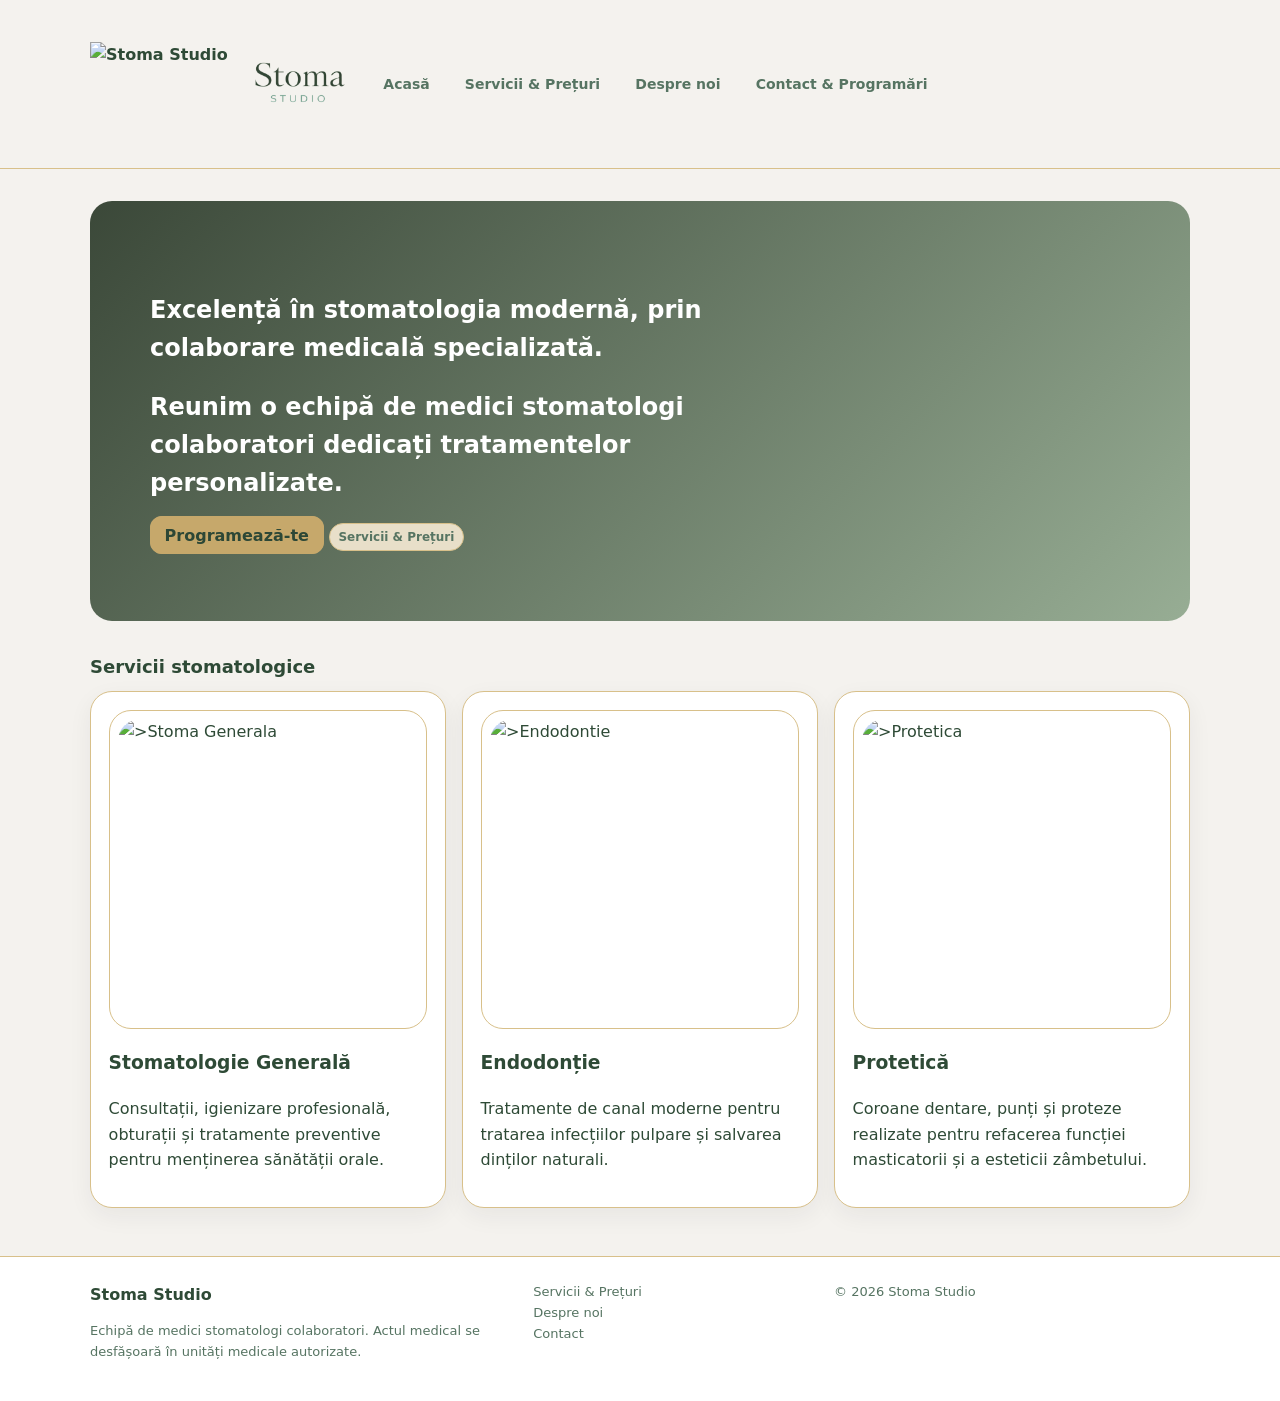
==== index.html @ 4adeee48 "Add files via upload" ====
<!doctype html>
<html lang="ro"><head>
<meta charset="utf-8"/><meta name="viewport" content="width=device-width,initial-scale=1"/>
<title>Stoma Studio</title>
<link rel="stylesheet" href="assets/style.css"/>
<script defer src="assets/main.js"></script>
</head><body>
<div data-include="header"></div>
<main><div class="container">
<section class="hero">
  <div class="hero-image">
    <div class="hero-content">
      <h1>Excelență în stomatologia modernă, prin colaborare medicală specializată.</h1>
      <h2>Reunim o echipă de medici stomatologi colaboratori dedicați tratamentelor personalizate.</h2>
      <div>
        <a class="cta" href="contact.html">Programează-te</a>
        <a class="badge" href="preturi.html">Servicii &amp; Prețuri</a>
      </div>
    </div>
  </div>
</section>

<h2 class="section-title">Servicii stomatologice</h2>

<div class="grid cols-3">

  <div class="card">
    <div class="photo"><img src="assets/images/index/stomagenerala.png" alt=">Stoma Generala" style="width: 300px; height: 300px; object-fit: cover;"></div>
    <h3>Stomatologie Generală</h3>
    <p>
      Consultații, igienizare profesională, obturații și tratamente
      preventive pentru menținerea sănătății orale.
    </p>
  </div>

  <div class="card">
    <div class="photo"><img src="assets/images/index/stomaendo.png" alt=">Endodontie" style="width: 300px; height: 300px; object-fit: cover;"></div>
    <h3>Endodonție</h3>
    <p>
      Tratamente de canal moderne pentru tratarea infecțiilor pulpare
      și salvarea dinților naturali.
    </p>
  </div>

  <div class="card">
    <div class="photo"><img src="assets/images/index/stomaprotetica.png" alt=">Protetica" style="width: 300px; height: 300px; object-fit: cover;"></div>
    <h3>Protetică</h3>
    <p>
      Coroane dentare, punți și proteze realizate pentru refacerea
      funcției masticatorii și a esteticii zâmbetului.
    </p>
  </div>

</div>
</div>
</div></main>
<div data-include="footer"></div>
</body></html>
---- assets/style.css ----
/* Stoma Studio — Premium Medical (clean, neutral) */
:root{

  /* PRIMARY */
  --text:#2E4A36;      /* Deep Navy - text principal */
  --primary:#3F6B4F;
  --accent:#C6A86B;    /* Warm Gold */

  /* BACKGROUNDS */
  --bg:#F4F2EE;        /* Soft Ivory */
  --card:#ffffff;
  --soft:#E8DFC9;      /* Light Sand */
  --dark:#1F3528;      /* Charcoal Blue */

  /* UI */
  --line:#D8C08A;      /* Metallic accent */
  --muted:#567462;

  --radius:16px;
  --radius-lg:22px;
  --max:1100px;
}
*{box-sizing:border-box} html,body{margin:0;padding:0}
body{font-family:ui-sans-serif,system-ui,-apple-system,Segoe UI,Roboto,Arial;color:var(--text);background:var(--bg);line-height:1.6}
a{color:inherit;text-decoration:none} a:hover{text-decoration:underline}
.container{width:min(var(--max),calc(100% - 2rem));margin:0 auto}
header.site-header{position:sticky;top:0;z-index:30;background:rgba(244,242,238,.9);backdrop-filter:blur(10px);border-bottom:1px solid var(--line)}
.navbar{display:flex;align-items:center;flex-start:space-between;padding:1.5rem 0;gap:1rem}
.brand{display:flex;align-items:center;gap:.75rem;font-weight:700}
.brand-mark{width:34px;height:34px;border-radius:10px;border:1px solid var(--line);display:grid;place-items:center}
.navlinks{display:flex;gap:1rem;flex-wrap:wrap}
.navlinks a{padding:.45rem .6rem;border-radius:10px;color:var(--muted);font-weight:600;font-size:14px}
.navlinks a.active{background:var(--soft);color:var(--text);border:1px solid var(--line)}
.cta{
  padding:.55rem .85rem;
  border-radius:12px;
  border:1px solid var(--accent);
  background:var(--accent);
  color:#2c4736;
  font-weight:700;
}
main{padding:2rem 0 3rem}
.hero-image{position:relative;border-radius:22px;overflow:hidden;min-height:420px;
background:linear-gradient(
  135deg,
  rgba(49, 63, 47, 0.95),
  rgba(120, 150, 118, 0.75)
),
url("images/hero.jpg");
background-size:cover;background-position:center;display:flex;align-items:center}
.hero-content{color:#fff;padding:60px;max-width:700px}
.hero-content h1{color:#fff}
.lead{max-width:72ch;color:var(--muted)}
.grid{display:grid;gap:1rem}
.grid.cols-3{grid-template-columns:repeat(3,minmax(0,1fr))}
.grid.cols-2{grid-template-columns:repeat(2,minmax(0,1fr))}
@media (max-width:900px){.grid.cols-3,.grid.cols-2{grid-template-columns:1fr}}
.card{
  background:var(--card);
  border:1px solid var(--line);
  border-radius:var(--radius-lg);
  padding:1.1rem;
  box-shadow:0 8px 24px rgba(30,42,53,.06);
}
.photo{width:100%;aspect-ratio:1/1;border-radius:var(--radius-lg);border:1px solid var(--line);display:grid;place-items:center}
.section-title{margin:2rem 0 .6rem;font-size:18px}
.divider{height:1px;background:var(--line);margin:1.4rem 0}
.badge{display:inline-flex;padding:.2rem .55rem;border-radius:999px;border:1px solid var(--line);background:var(--soft);color:var(--muted);font-weight:800;font-size:12px}
footer.site-footer{border-top:1px solid var(--line);background:#fff;padding:1.6rem 0}
.footer-grid{display:grid;grid-template-columns:1.2fr .8fr 1fr;gap:1rem}
@media (max-width:900px){.footer-grid{grid-template-columns:1fr}}
.small{color:var(--muted);font-size:13px}

.photo img{
  width:100%;
  height:100%;
  object-fit:cover;
  border-radius:inherit;
  display:block;
}

.brand{
  display:flex;
  align-items:center;
  gap:10px;
}

/* icon */
.logo-icon{
  height:84px;
  width:auto;
}

/* text logo */
.logo-text{
  height:120px;
  width:auto;
}
@media (max-width:700px){
  .logo-text{
    display:none;
  }

  .logo-icon{
    height:38px;
  }
}
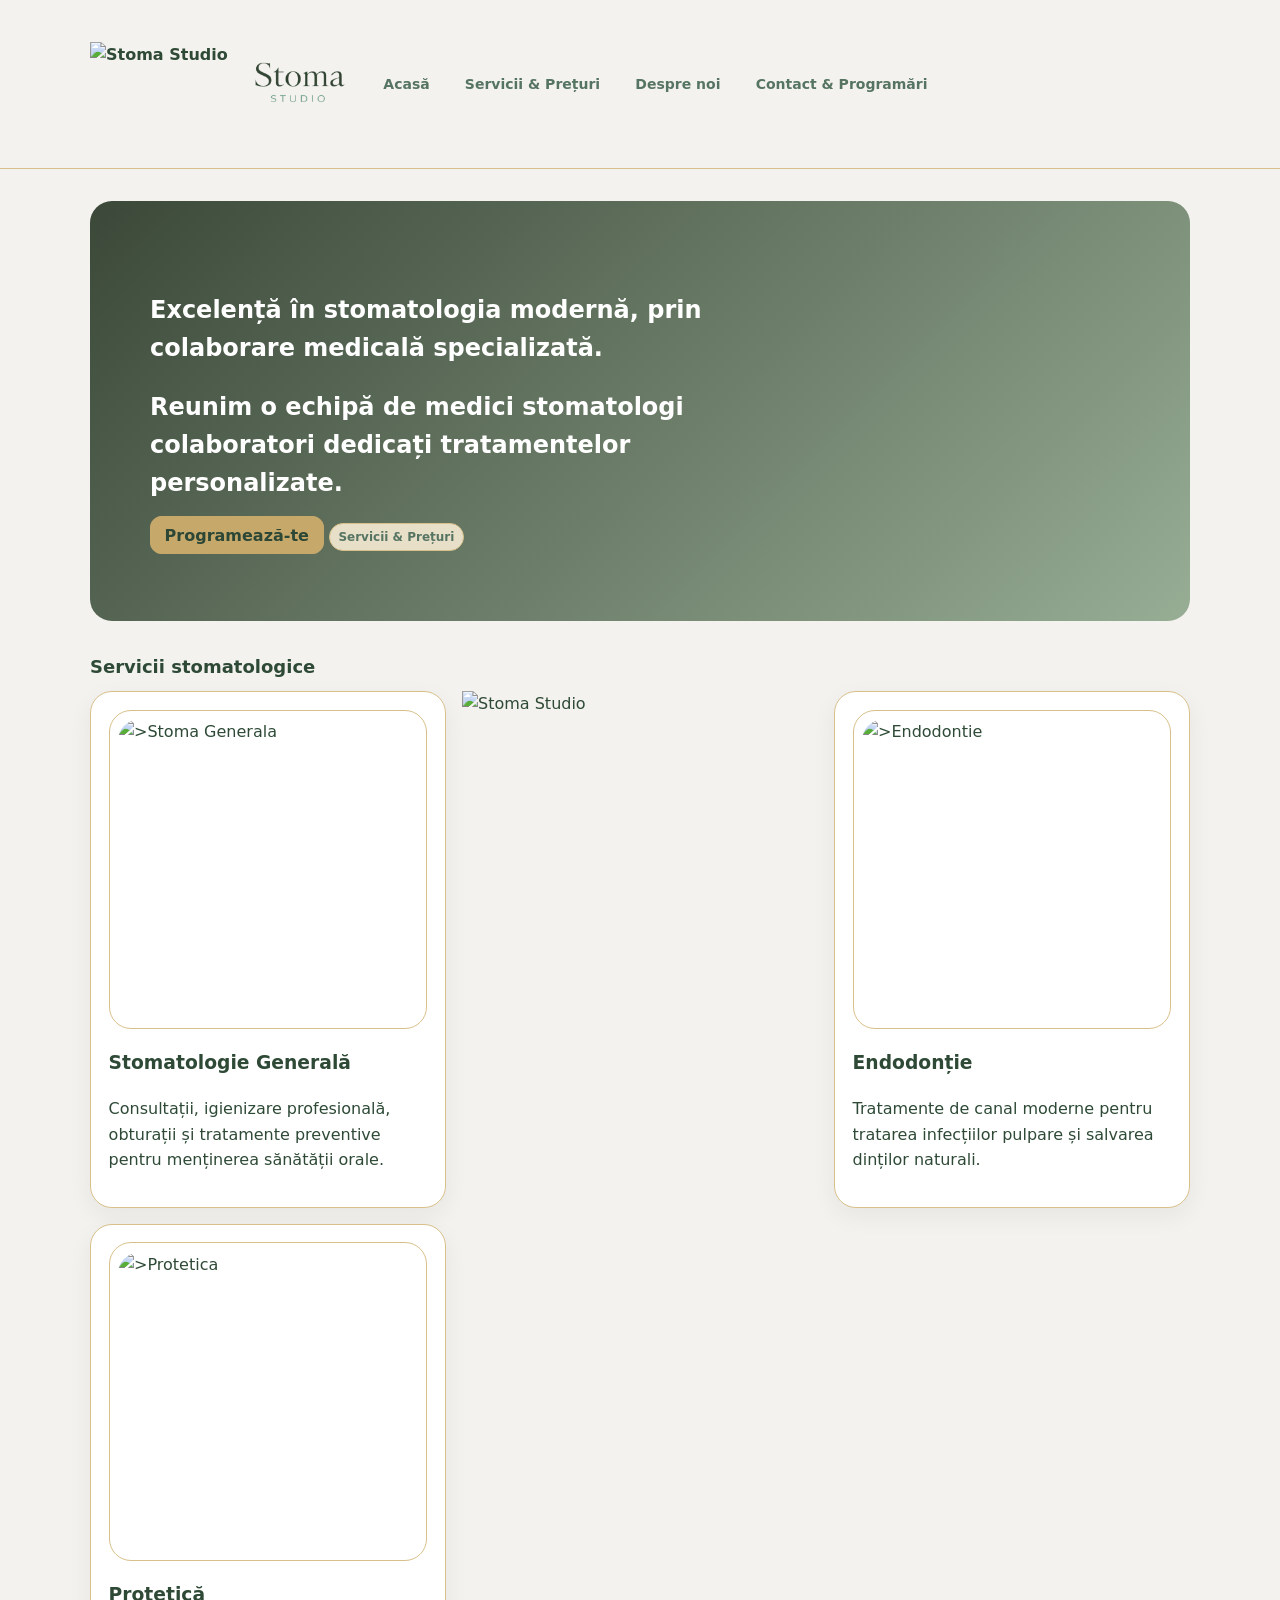
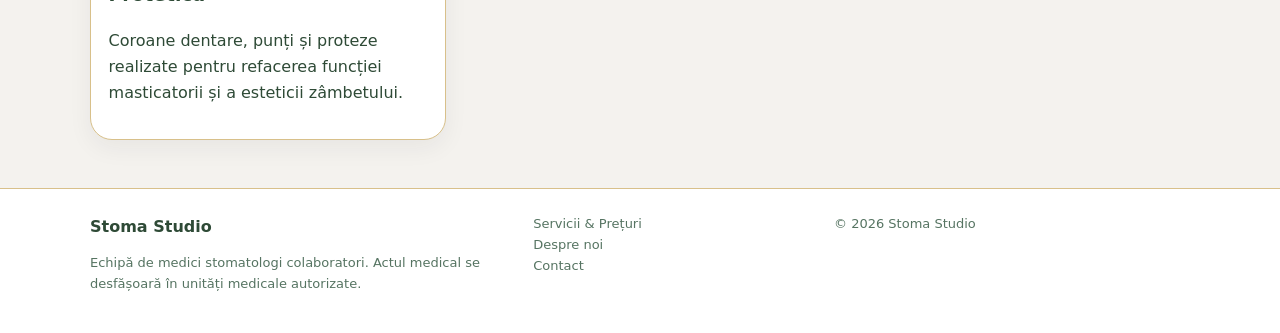
==== commit e03719dc: "Fix HTML formatting and update image tag" ====
--- a/index.html
+++ b/index.html
@@ -32,7 +32,7 @@
       preventive pentru menținerea sănătății orale.
     </p>
   </div>
-
+<img src="assets/images/dinte.png" alt="Stoma Studio" class="logo-icon">
   <div class="card">
     <div class="photo"><img src="assets/images/index/stomaendo.png" alt=">Endodontie" style="width: 300px; height: 300px; object-fit: cover;"></div>
     <h3>Endodonție</h3>
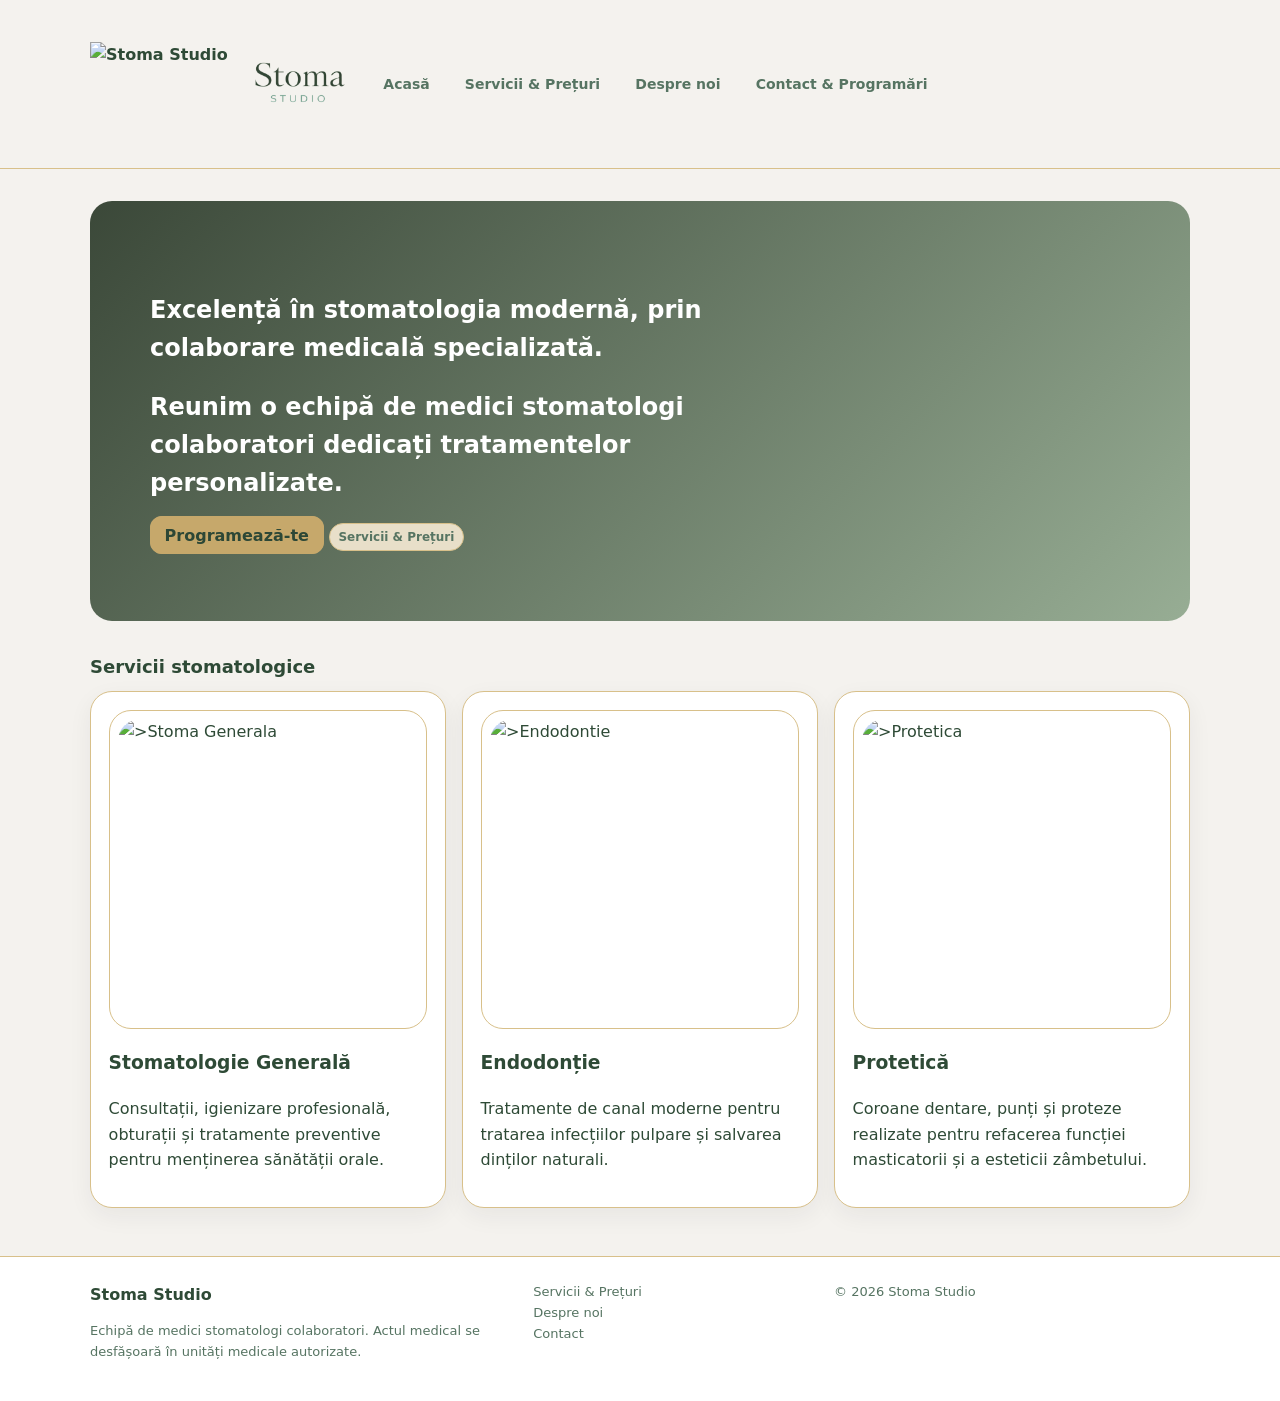
==== commit 0e9d6e02: "Fix HTML formatting and structure in index.html" ====
--- a/index.html
+++ b/index.html
@@ -32,7 +32,7 @@
       preventive pentru menținerea sănătății orale.
     </p>
   </div>
-<img src="assets/images/dinte.png" alt="Stoma Studio" class="logo-icon">
+
   <div class="card">
     <div class="photo"><img src="assets/images/index/stomaendo.png" alt=">Endodontie" style="width: 300px; height: 300px; object-fit: cover;"></div>
     <h3>Endodonție</h3>
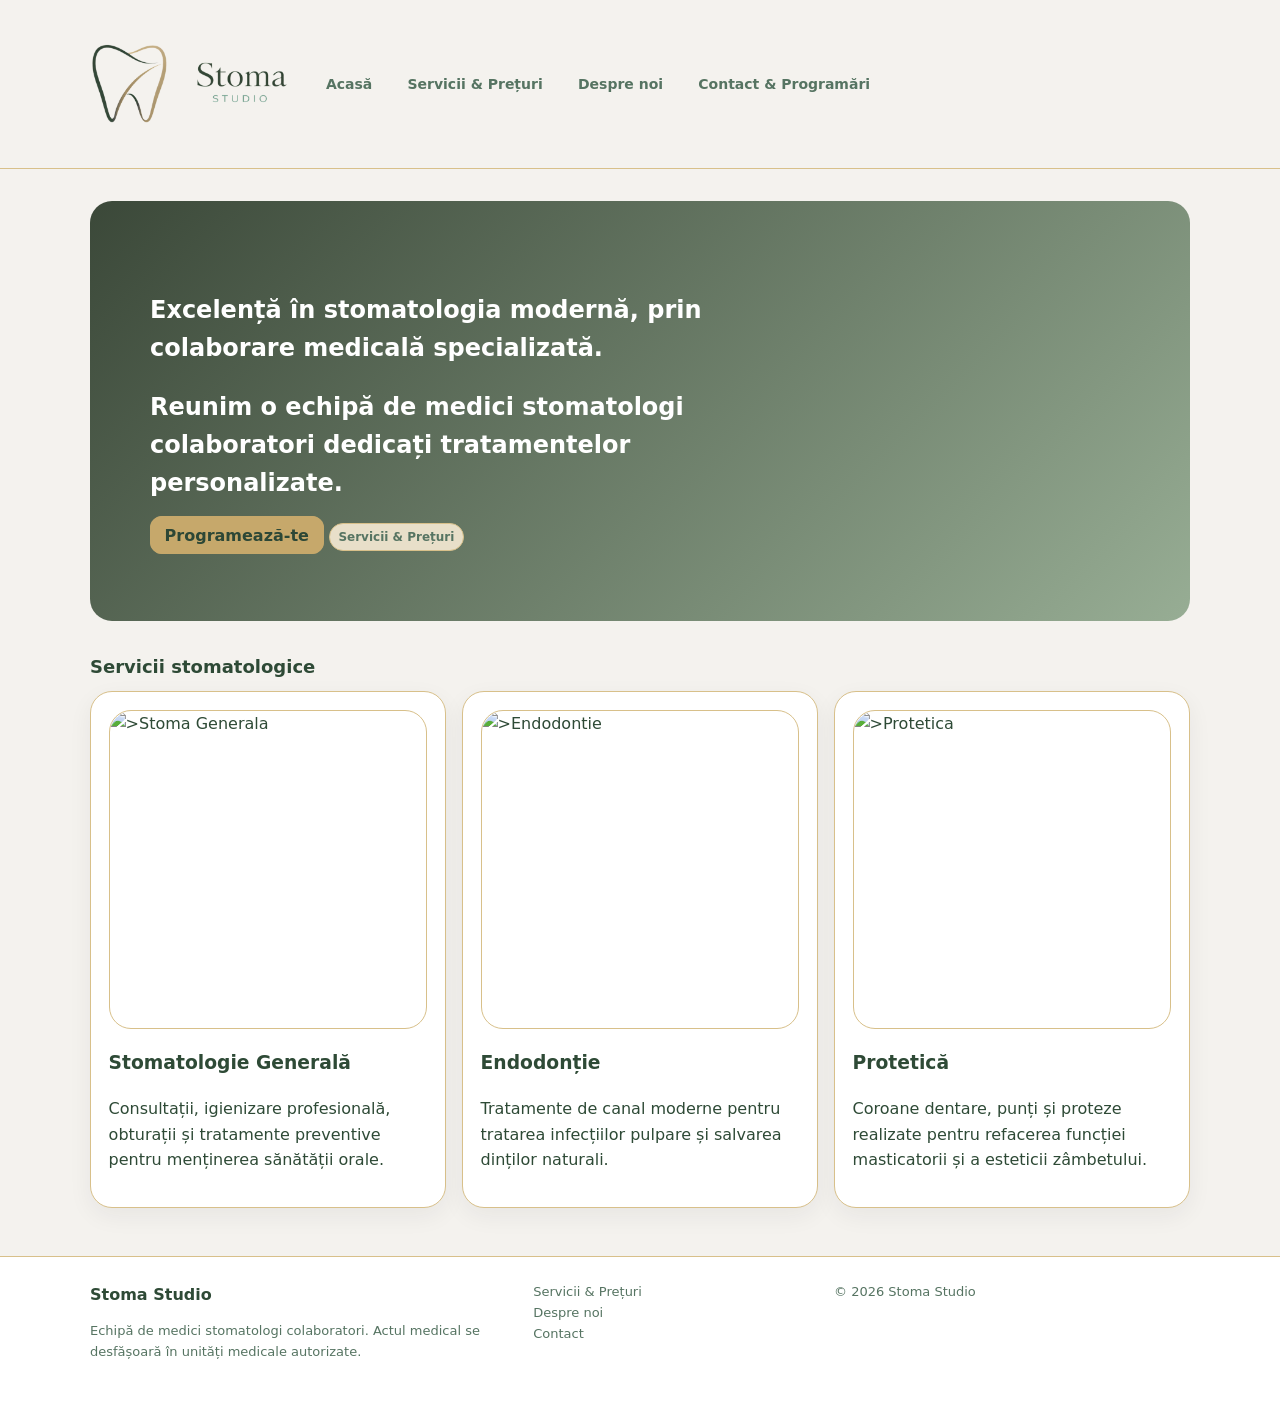
==== commit 67ede2e1: "Add files via upload" ====
--- a/index.html
+++ b/index.html
@@ -25,7 +25,7 @@
 <div class="grid cols-3">
 
   <div class="card">
-    <div class="photo"><img src="assets/images/index/stomagenerala.png" alt=">Stoma Generala" style="width: 300px; height: 300px; object-fit: cover;"></div>
+    <div class="photo"><img src="assets/images/index/stomagenerala.png" alt=">Stoma Generala"; object-fit: cover;"></div>
     <h3>Stomatologie Generală</h3>
     <p>
       Consultații, igienizare profesională, obturații și tratamente
@@ -34,7 +34,7 @@
   </div>
 
   <div class="card">
-    <div class="photo"><img src="assets/images/index/stomaendo.png" alt=">Endodontie" style="width: 300px; height: 300px; object-fit: cover;"></div>
+    <div class="photo"><img src="assets/images/index/stomaendo.png" alt=">Endodontie"; object-fit: cover;"></div>
     <h3>Endodonție</h3>
     <p>
       Tratamente de canal moderne pentru tratarea infecțiilor pulpare
@@ -43,7 +43,7 @@
   </div>
 
   <div class="card">
-    <div class="photo"><img src="assets/images/index/stomaprotetica.png" alt=">Protetica" style="width: 300px; height: 300px; object-fit: cover;"></div>
+    <div class="photo"><img src="assets/images/index/stomaprotetica.png" alt=">Protetica"; object-fit: cover;"></div>
     <h3>Protetică</h3>
     <p>
       Coroane dentare, punți și proteze realizate pentru refacerea
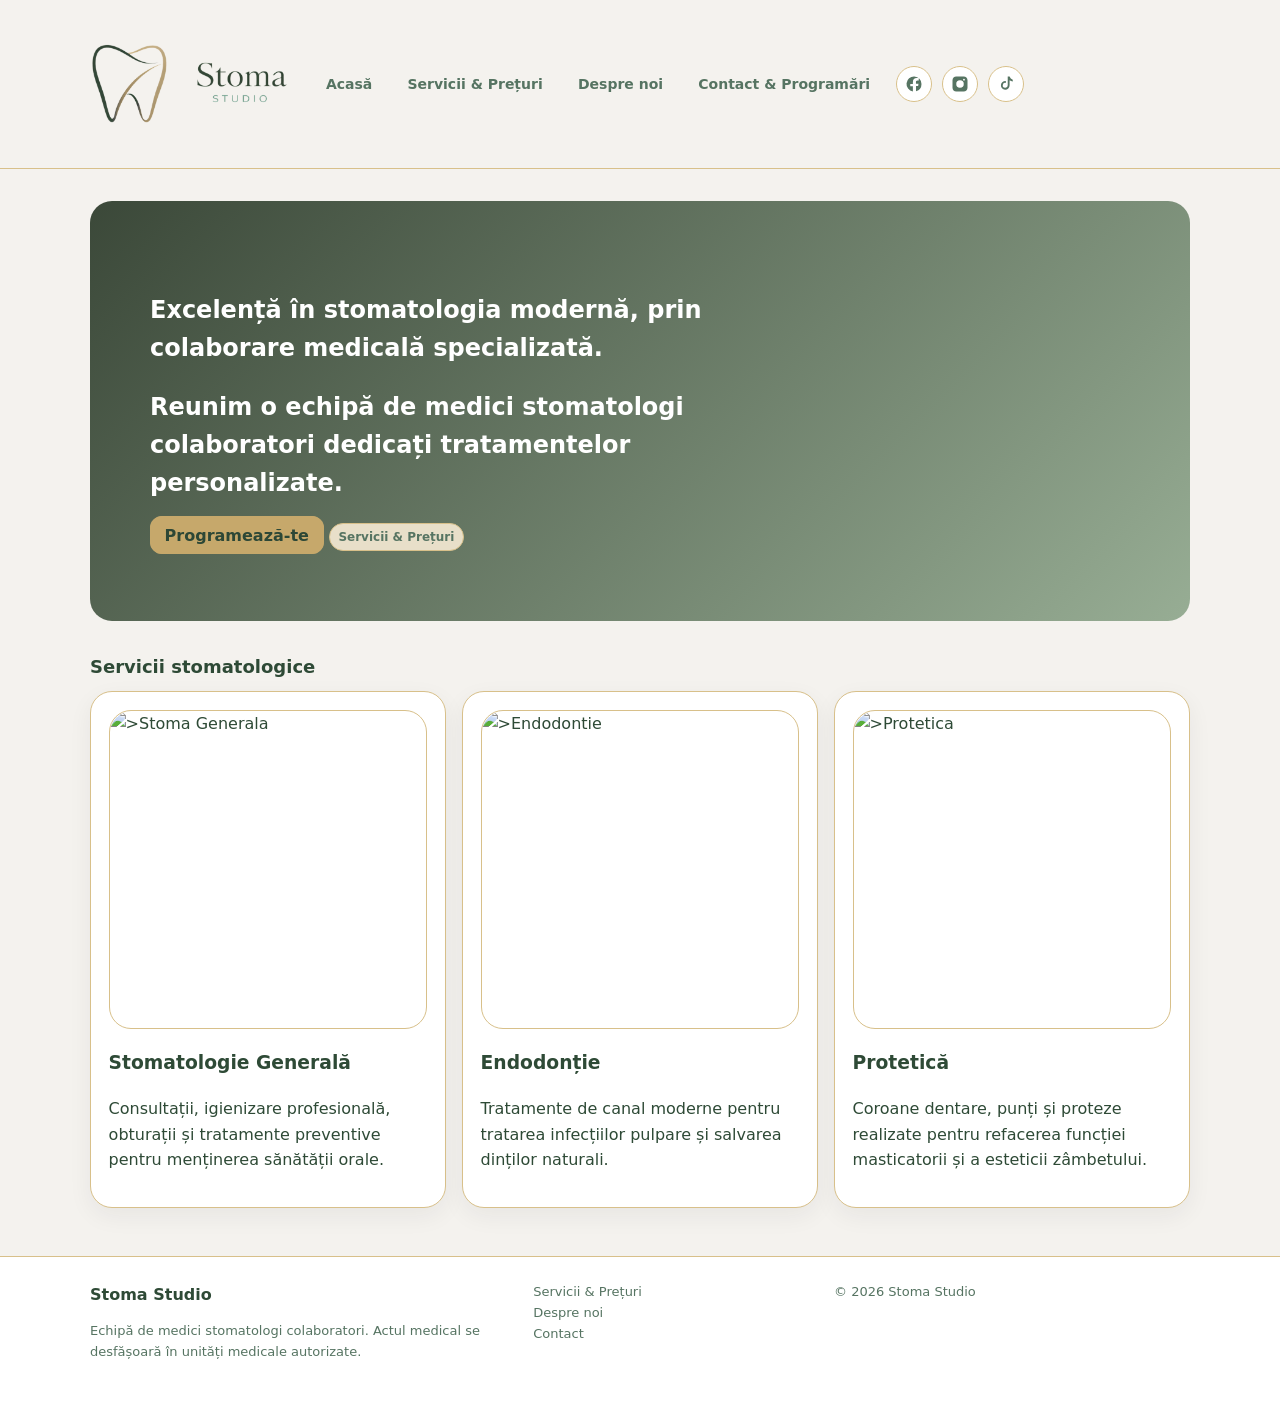
==== commit bafd1bea: "Update index.html" ====
--- a/index.html
+++ b/index.html
@@ -25,7 +25,7 @@
 <div class="grid cols-3">
 
   <div class="card">
-    <div class="photo"><img src="assets/images/index/stomagenerala.png" alt=">Stoma Generala"; object-fit: cover;"></div>
+    <div class="photo"><img src="assets/images/index/stomagenerala1.png" alt=">Stoma Generala"; object-fit: cover;"></div>
     <h3>Stomatologie Generală</h3>
     <p>
       Consultații, igienizare profesională, obturații și tratamente
@@ -34,7 +34,7 @@
   </div>
 
   <div class="card">
-    <div class="photo"><img src="assets/images/index/stomaendo.png" alt=">Endodontie"; object-fit: cover;"></div>
+    <div class="photo"><img src="assets/images/index/stomaendo1.png" alt=">Endodontie"; object-fit: cover;"></div>
     <h3>Endodonție</h3>
     <p>
       Tratamente de canal moderne pentru tratarea infecțiilor pulpare
@@ -43,7 +43,7 @@
   </div>
 
   <div class="card">
-    <div class="photo"><img src="assets/images/index/stomaprotetica.png" alt=">Protetica"; object-fit: cover;"></div>
+    <div class="photo"><img src="assets/images/index/stomaprotetica1.png" alt=">Protetica"; object-fit: cover;"></div>
     <h3>Protetică</h3>
     <p>
       Coroane dentare, punți și proteze realizate pentru refacerea
--- a/assets/style.css
+++ b/assets/style.css
@@ -63,7 +63,13 @@
   padding:1.1rem;
   box-shadow:0 8px 24px rgba(30,42,53,.06);
 }
-.photo{width:100%;aspect-ratio:1/1;border-radius:var(--radius-lg);border:1px solid var(--line);display:grid;place-items:center}
+.photo{
+  width:100%;
+  aspect-ratio:1/1;
+  border-radius:var(--radius-lg);
+  border:1px solid var(--line);
+  overflow:hidden;
+}
 .section-title{margin:2rem 0 .6rem;font-size:18px}
 .divider{height:1px;background:var(--line);margin:1.4rem 0}
 .badge{display:inline-flex;padding:.2rem .55rem;border-radius:999px;border:1px solid var(--line);background:var(--soft);color:var(--muted);font-weight:800;font-size:12px}
@@ -94,15 +100,183 @@
 
 /* text logo */
 .logo-text{
-  height:120px;
-  width:auto;
-}
-@media (max-width:700px){
-  .logo-text{
-    display:none;
-  }
-
+  height:120px; width:auto; } @media (max-width:700px){ .logo-text{ display:none; }
   .logo-icon{
     height:38px;
   }
 }
+
+/* =========================
+   MOBILE MENU (PREMIUM)
+========================= */
+
+/* HAMBURGER */
+.menu-toggle{
+  display:none;
+  flex-direction:column;
+  justify-content:center;
+  gap:5px;
+  width:30px;
+  height:25px;
+  background:none;
+  border:none;
+  cursor:pointer;
+  z-index:40;
+}
+
+.menu-toggle span{
+  display:block;
+  height:3px;
+  width:100%;
+  background:var(--text);
+  border-radius:2px;
+  transition:0.3s ease;
+}
+
+/* animatie -> X */
+.menu-toggle.open span:nth-child(1){
+  transform:translateY(8px) rotate(45deg);
+}
+.menu-toggle.open span:nth-child(2){
+  opacity:0;
+}
+.menu-toggle.open span:nth-child(3){
+  transform:translateY(-8px) rotate(-45deg);
+}
+
+
+/* =========================
+   MOBILE NAV
+========================= */
+
+@media (max-width:768px){
+
+  .menu-toggle{
+    display:flex;
+  }
+
+  .navlinks{
+    position:absolute;
+    top:80px;
+    right:20px;
+
+    flex-direction:column;
+    gap:10px;
+
+    background:rgba(255,255,255,0.95);
+    backdrop-filter:blur(10px);
+
+    padding:18px;
+    border-radius:var(--radius);
+    border:1px solid var(--line);
+
+    box-shadow:0 12px 30px rgba(0,0,0,0.08);
+
+    /* animatie */
+    opacity:0;
+    transform:translateY(-10px) scale(0.98);
+    pointer-events:none;
+    transition:all .25s ease;
+  }
+
+  .navlinks.active{
+    opacity:1;
+    transform:translateY(0) scale(1);
+    pointer-events:auto;
+  }
+
+  .navlinks a{
+    padding:.6rem .8rem;
+    border-radius:10px;
+    width:100%;
+  }
+
+  .navlinks a:hover{
+    background:var(--soft);
+  }
+}
+
+
+/* =========================
+   SOCIAL SVG ICONS PREMIUM
+========================= */
+
+.socials{
+  display:flex;
+  align-items:center;
+  gap:10px;
+}
+
+.socials a{
+  width:36px;
+  height:36px;
+  display:grid;
+  place-items:center;
+
+  border-radius:50%;
+  border:1px solid var(--line);
+
+  background:var(--card);
+  color:var(--muted);
+
+  transition:all .25s ease;
+}
+
+/* SVG */
+.socials svg{
+  width:18px;
+  height:18px;
+  fill:currentColor;
+}
+
+/* hover premium */
+.socials a:hover{
+  color:var(--text);
+  border-color:var(--accent);
+  background:var(--soft);
+  transform:translateY(-2px);
+}
+
+/* MOBILE */
+@media (max-width:768px){
+  .socials{
+    margin-top:10px;
+    justify-content:center;
+  }
+}none
+
+@media (max-width:768px){
+  .hero-image{
+    background:linear-gradient(
+      180deg,
+      rgba(31,53,40,0.75),
+      rgba(31,53,40,0.95)
+    ),
+    url("images/hero.jpg");
+    background-size:cover;
+    background-position:center;
+  }
+}
+
+@media (max-width:768px){
+
+  .hero-content{
+    padding:22px;
+  }
+
+  .hero-content h1{
+    font-size:20px;
+    margin-bottom:10px;
+  }
+
+  .hero-content h2{
+    font-size:14px;
+    margin-bottom:22px;
+  }
+
+  .hero-content div{
+    margin-top:35px;
+    display:flex;
+    flex-direction:column;
+    gap:12px;
+  }
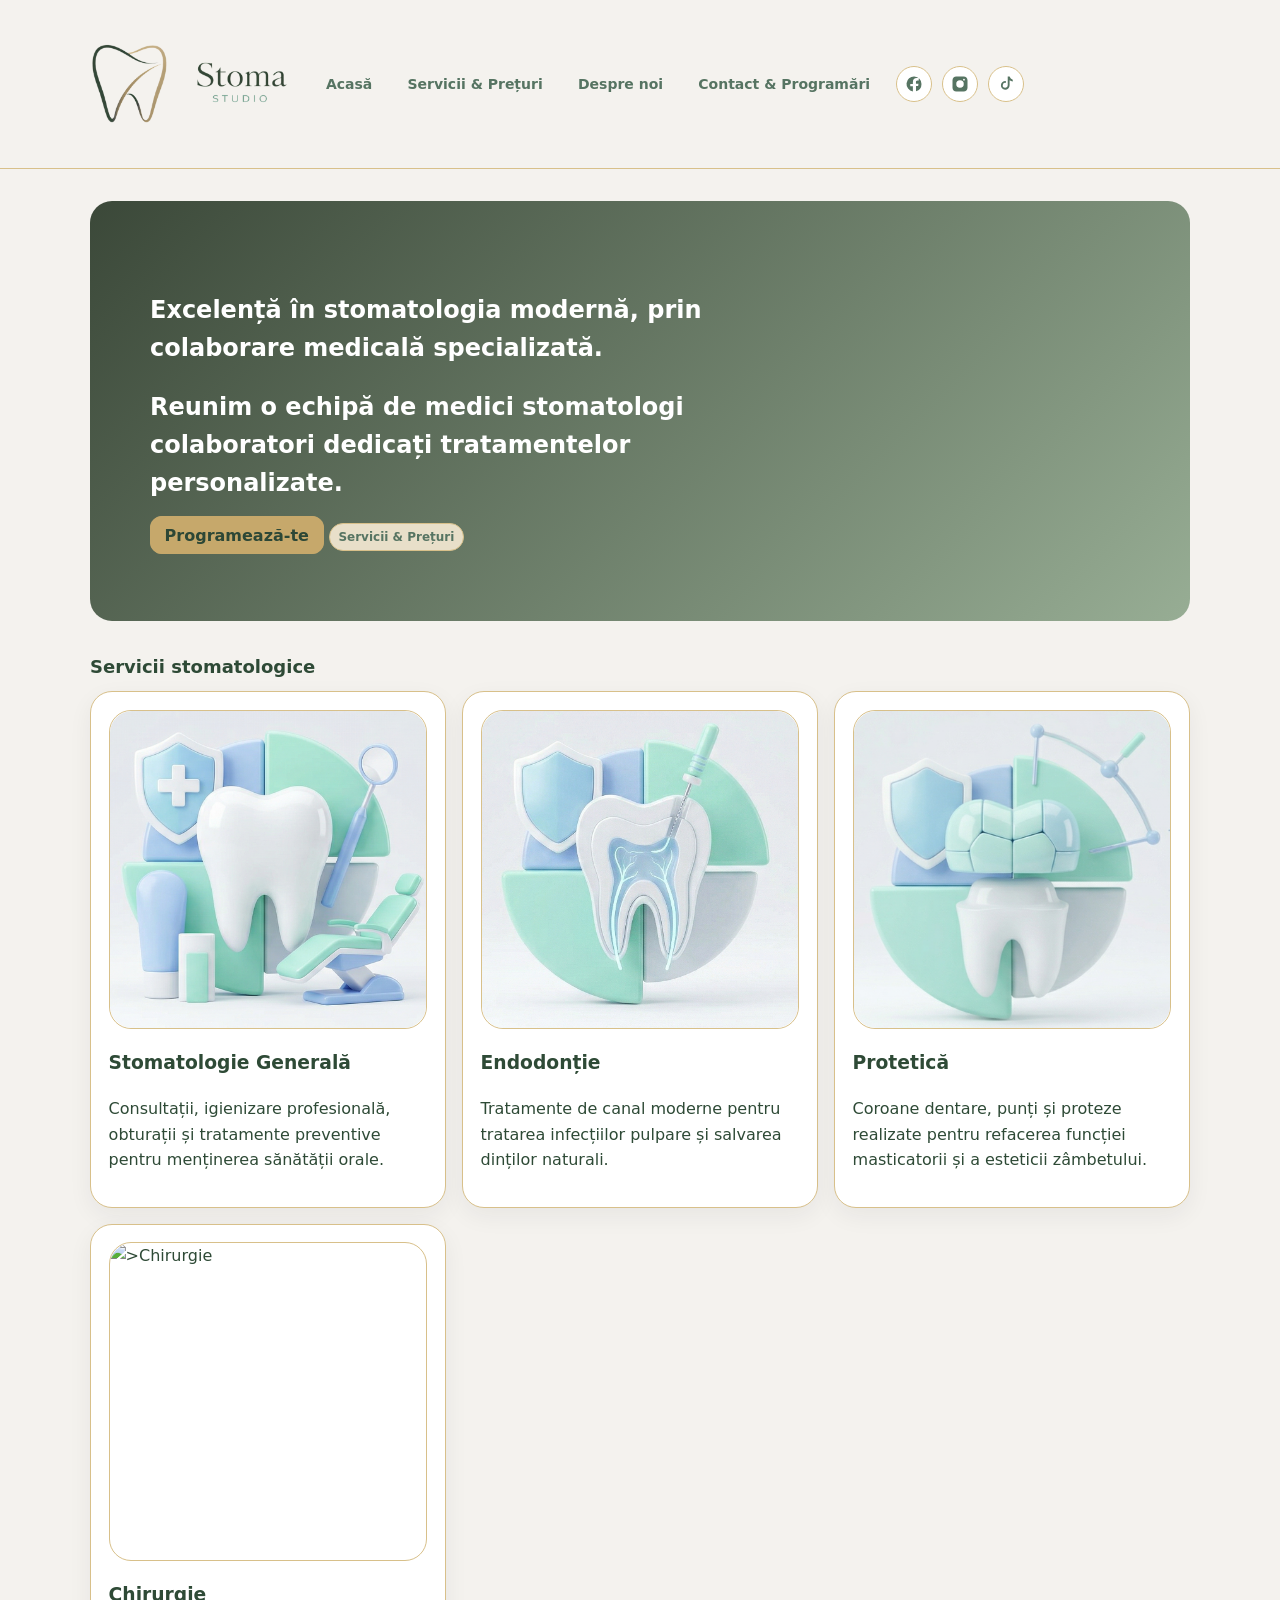
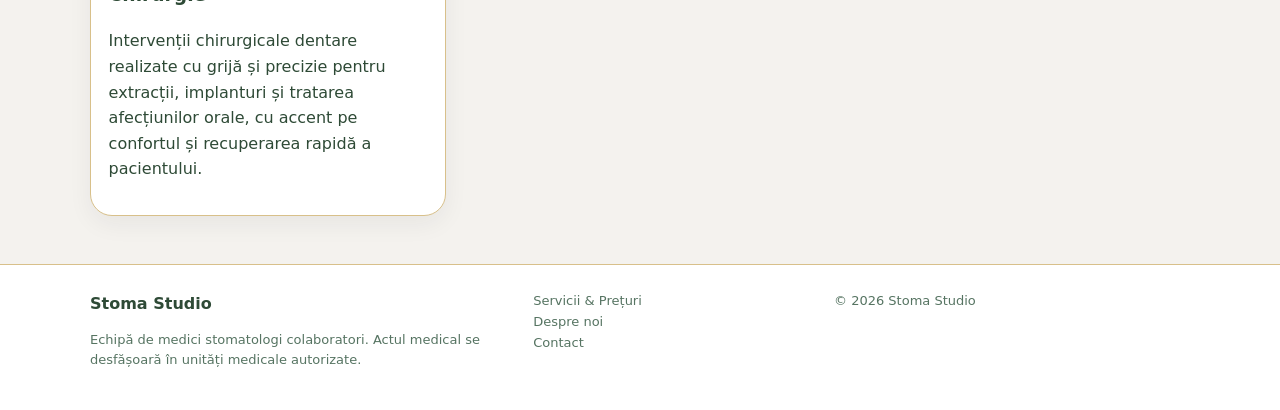
==== commit 6b414e11: "Add files via upload" ====
--- a/index.html
+++ b/index.html
@@ -25,7 +25,7 @@
 <div class="grid cols-3">
 
   <div class="card">
-    <div class="photo"><img src="assets/images/index/stomagenerala1.png" alt=">Stoma Generala"; object-fit: cover;"></div>
+    <div class="photo"><img src="assets/images/index/stomagenerala.png" alt=">Stoma Generala"; object-fit: cover;"></div>
     <h3>Stomatologie Generală</h3>
     <p>
       Consultații, igienizare profesională, obturații și tratamente
@@ -34,7 +34,7 @@
   </div>
 
   <div class="card">
-    <div class="photo"><img src="assets/images/index/stomaendo1.png" alt=">Endodontie"; object-fit: cover;"></div>
+    <div class="photo"><img src="assets/images/index/stomaendo.png" alt=">Endodontie"; object-fit: cover;"></div>
     <h3>Endodonție</h3>
     <p>
       Tratamente de canal moderne pentru tratarea infecțiilor pulpare
@@ -43,11 +43,21 @@
   </div>
 
   <div class="card">
-    <div class="photo"><img src="assets/images/index/stomaprotetica1.png" alt=">Protetica"; object-fit: cover;"></div>
+    <div class="photo"><img src="assets/images/index/stomaprotetica.png" alt=">Protetica"; object-fit: cover;"></div>
     <h3>Protetică</h3>
     <p>
       Coroane dentare, punți și proteze realizate pentru refacerea
       funcției masticatorii și a esteticii zâmbetului.
+    </p>
+  </div>
+    <div class="card">
+    <div class="photo"><img src="assets/images/index/stomachirurgie.png" alt=">Chirurgie"; object-fit: cover;"></div>
+    <h3>Chirurgie</h3>
+    <p>
+    Intervenții chirurgicale dentare realizate cu grijă și precizie pentru
+    extracții, implanturi și tratarea afecțiunilor orale, cu accent pe
+    confortul și recuperarea rapidă a pacientului.
+
     </p>
   </div>
 
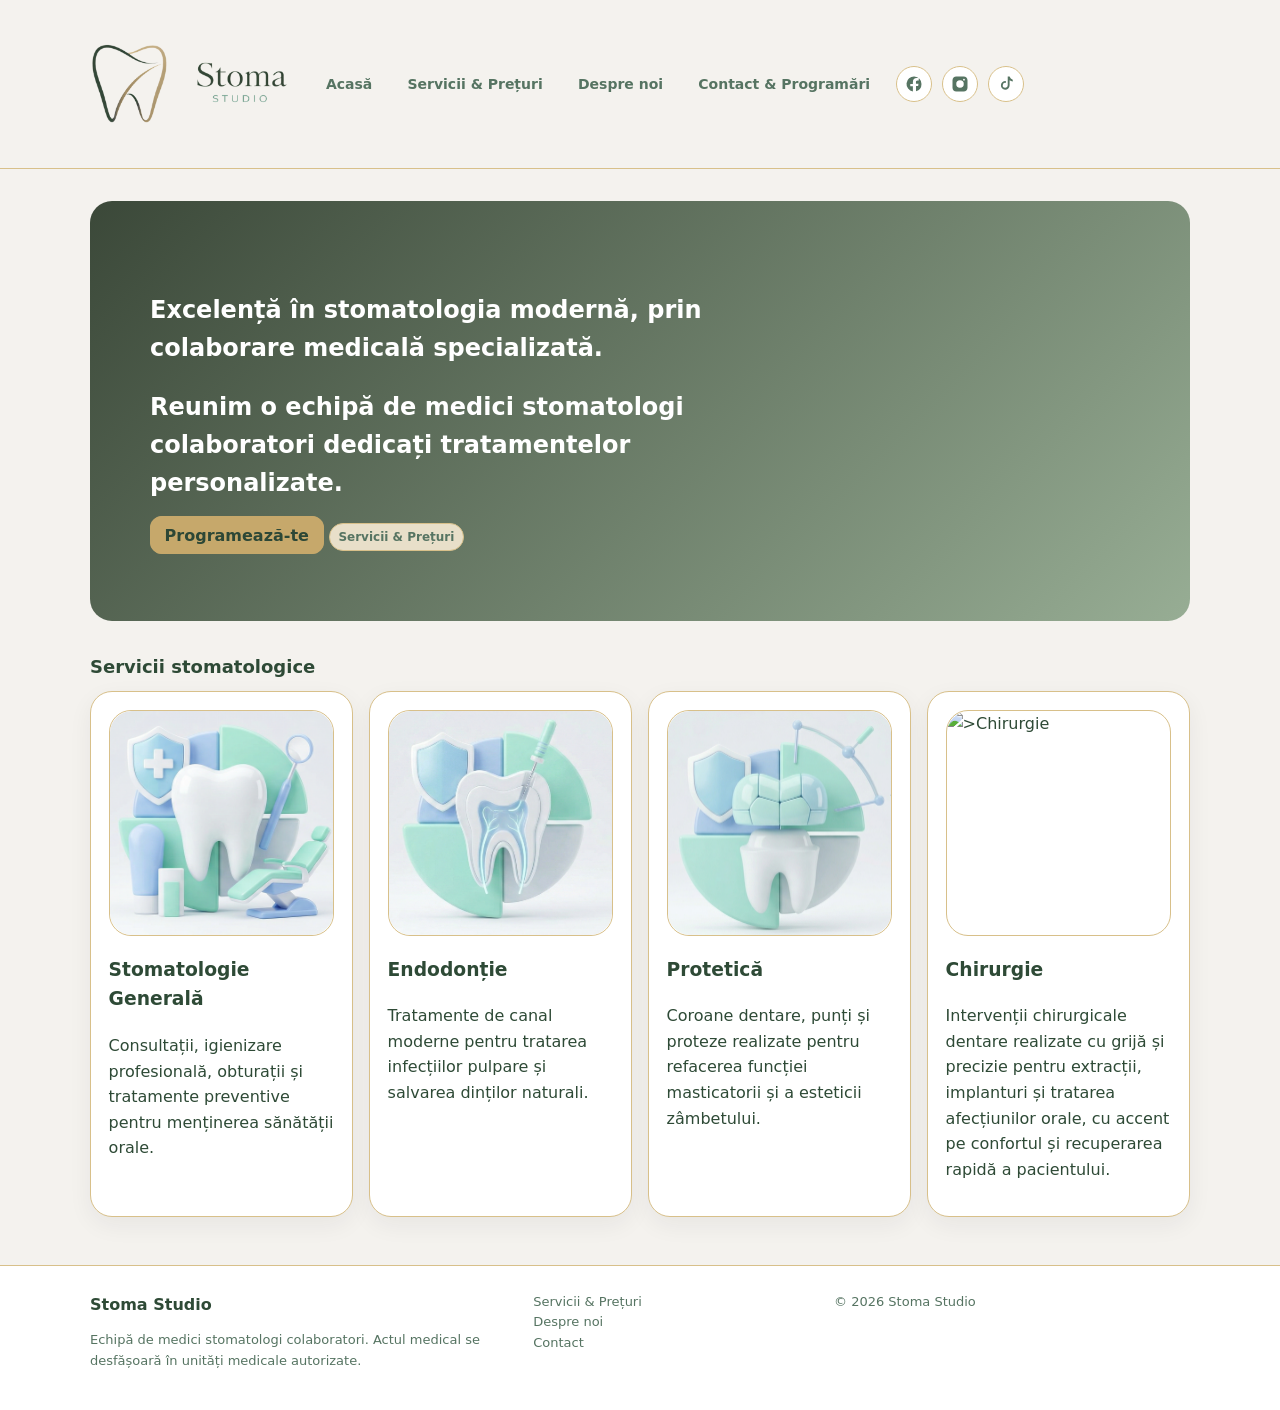
==== commit b3842956: "Fix image source case sensitivity in index.html" ====
--- a/index.html
+++ b/index.html
@@ -51,7 +51,7 @@
     </p>
   </div>
     <div class="card">
-    <div class="photo"><img src="assets/images/index/stomachirurgie.png" alt=">Chirurgie"; object-fit: cover;"></div>
+    <div class="photo"><img src="assets/images/index/Stomachirurgie.png" alt=">Chirurgie"; object-fit: cover;"></div>
     <h3>Chirurgie</h3>
     <p>
     Intervenții chirurgicale dentare realizate cu grijă și precizie pentru
--- a/assets/style.css
+++ b/assets/style.css
@@ -53,7 +53,7 @@
 .hero-content h1{color:#fff}
 .lead{max-width:72ch;color:var(--muted)}
 .grid{display:grid;gap:1rem}
-.grid.cols-3{grid-template-columns:repeat(3,minmax(0,1fr))}
+.grid.cols-3{grid-template-columns:repeat(4,minmax(0,1fr))}
 .grid.cols-2{grid-template-columns:repeat(2,minmax(0,1fr))}
 @media (max-width:900px){.grid.cols-3,.grid.cols-2{grid-template-columns:1fr}}
 .card{
@@ -279,4 +279,4 @@
     display:flex;
     flex-direction:column;
     gap:12px;
-  }
+  }
